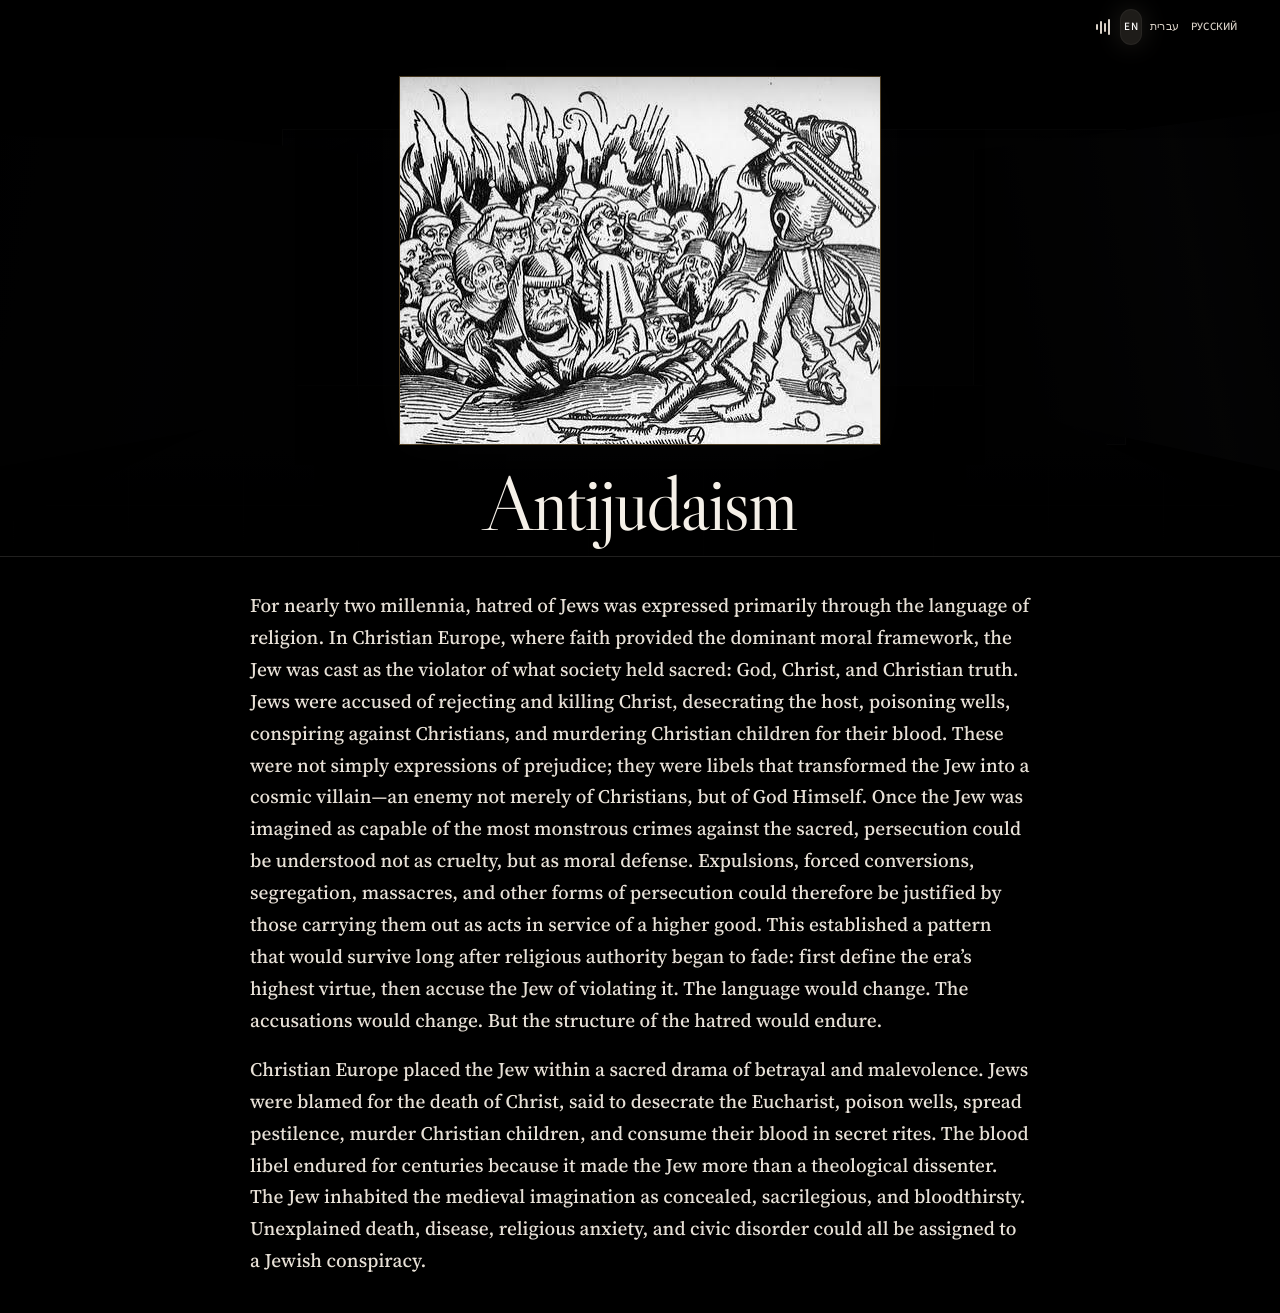
==== antijudaism.html @ 4fedabb1 "Keep era navigation only in bottom homepage pills Remove the three era links from the shared top hea" ====
<!doctype html><html lang="en" dir="ltr"><head><meta charset="utf-8"><meta name="viewport" content="width=device-width,initial-scale=1,viewport-fit=cover"><meta name="color-scheme" content="dark"><meta name="theme-color" content="#000000"><link rel="preconnect" href="https://fonts.googleapis.com"><link rel="preconnect" href="https://fonts.gstatic.com" crossorigin><link href="https://fonts.googleapis.com/css2?family=Libre+Caslon+Display&family=Source+Serif+4:opsz,wght@8..60,400;8..60,500;8..60,600&family=Source+Sans+3:opsz,wght@8..60,300;8..60,400;8..60,500;8..60,600;8..60,700&display=swap" rel="stylesheet"><link rel="stylesheet" href="public-exhibition.css?v=20261008v23"><link rel="stylesheet" href="site-hotfix-v17.css?v=20261008v23"><title>Antijudaism</title><link rel="stylesheet" href="site-finish-v30.css?v=20261008v31"></head><body data-page="antijudaism"><script src="public-exhibition.js?v=20261008v31"></script><script src="site-hotfix-v17.js?v=20261008v23"></script></body></html>
---- public-exhibition.css ----
:root{--bg:#000;--panel:#050506;--panel2:#09090a;--text:#f5f0e8;--muted:#b9b0a5;--line:rgba(245,240,232,.135);--line2:rgba(245,240,232,.075);--accent:#8c1f2d;--gold:#9a7b48;--serif:"Libre Caslon Display","Source Serif 4",Georgia,serif;--bodyserif:"Source Serif 4",Georgia,serif;--sans:"Source Sans 3",Arial,sans-serif;--walk:0;--mx:0;--my:0}*{box-sizing:border-box}html{background:#000;scroll-behavior:smooth}body{margin:0;background:#000;color:var(--text);font-family:var(--sans);-webkit-font-smoothing:antialiased;text-rendering:geometricPrecision}a{color:inherit}img{display:block;max-width:100%}.site-header{min-height:82px;display:grid;grid-template-columns:auto 1fr auto;align-items:center;gap:2rem;padding:.9rem clamp(1rem,3vw,3.8rem);border-bottom:1px solid rgba(255,255,255,.08);background:rgba(0,0,0,.94);backdrop-filter:blur(18px);position:sticky;top:0;z-index:50;box-shadow:0 18px 60px rgba(0,0,0,.38)}.brand{width:clamp(158px,14vw,220px);text-decoration:none;color:#f2f2ef;display:inline-flex;align-items:baseline;gap:.1rem;letter-spacing:-.035em;line-height:1}.text-brand{filter:none}.brand-stop{font:800 clamp(1.28rem,1.7vw,2rem)/1 var(--sans);color:#f2f2ef;transform:skew(-8deg);display:inline-block}.brand-anti{font:800 clamp(1.06rem,1.45vw,1.72rem)/1 var(--sans);color:#bdbdb8;margin-left:-.18rem;letter-spacing:-.045em;position:relative}.brand-anti:after{content:"";position:absolute;left:.02rem;right:0;bottom:-.26rem;height:2px;background:#bdbdb8;opacity:.78}.era-nav{display:flex;justify-content:center;gap:clamp(1.1rem,2.5vw,2.8rem)}.era-nav a{text-decoration:none;text-transform:uppercase;letter-spacing:.18em;font-size:.72rem;color:#d4d0c8;opacity:.88;transition:opacity .2s ease,color .2s ease}.era-nav a:hover,.era-nav a:focus-visible{color:#fff;opacity:1}.site-controls{display:flex;align-items:center;gap:1.05rem}.audio-toggle,.lang-controls button{border:0;background:none;color:#d4d0c8;font:700 .68rem/1 var(--sans);letter-spacing:.12em;padding:.42rem .26rem;cursor:pointer}.lang-controls{display:flex;gap:.45rem}.lang-controls button.active,.audio-toggle:hover,.lang-controls button:hover{color:#fff}.home-video{background:#000;border-bottom:1px solid var(--line)}.home-video video{display:block;width:100%;max-height:78vh;object-fit:cover}
.home-hero{min-height:calc(100vh - 82px);position:relative;overflow:hidden;background:#000;border-bottom:1px solid var(--line);isolation:isolate}.immersive-home{perspective:1100px}.immersive-home:before{content:"";position:absolute;inset:0;background:radial-gradient(circle at calc(70% + var(--mx)*10%) calc(33% + var(--my)*8%),rgba(255,255,255,.14),transparent 21%),radial-gradient(circle at 8% 72%,rgba(140,31,45,.19),transparent 31%),linear-gradient(180deg,#010101,#000 48%,#030303);z-index:0}.home-gallery-room{position:absolute;inset:0;z-index:1;transform-style:preserve-3d;transform:translateZ(calc(var(--walk)*110px)) rotateY(calc(var(--mx)*-3deg)) rotateX(calc(var(--my)*2deg));transition:transform .09s linear}.room-back,.room-left,.room-right,.room-floor,.room-ceiling{position:absolute;pointer-events:none}.room-back{left:28%;right:20%;top:9%;bottom:26%;background:linear-gradient(90deg,#050506,#111113 55%,#050506);border:1px solid rgba(255,255,255,.10);box-shadow:inset 0 0 120px rgba(255,255,255,.025),0 0 90px rgba(255,255,255,.035);transform:translateZ(-360px) scale(calc(1 + var(--walk)*.12))}.room-left{left:-9%;top:8%;width:39%;height:78%;background:linear-gradient(100deg,#020202,#09090a 55%,#030303);border-right:1px solid rgba(255,255,255,.08);clip-path:polygon(0 0,100% 14%,100% 78%,0 100%);transform:translateZ(-190px) rotateY(16deg)}.room-right{right:-7%;top:7%;width:35%;height:80%;background:linear-gradient(260deg,#020202,#121214 45%,#030303);border-left:1px solid rgba(255,255,255,.08);clip-path:polygon(0 14%,100% 0,100% 100%,0 78%);transform:translateZ(-210px) rotateY(-18deg)}.room-floor{left:-10%;right:-10%;bottom:-4%;height:42%;background:linear-gradient(180deg,#070708,#010101);clip-path:polygon(27% 0,73% 0,100% 100%,0 100%);border-top:1px solid rgba(255,255,255,.065);transform:rotateX(70deg) translateY(95px) translateZ(-190px);transform-origin:50% 0}.room-floor:before{content:"";position:absolute;inset:0;background:repeating-linear-gradient(90deg,rgba(255,255,255,.025) 0 1px,transparent 1px 130px),repeating-linear-gradient(0deg,rgba(255,255,255,.023) 0 1px,transparent 1px 76px);opacity:.65}.room-ceiling{left:-10%;right:-10%;top:0;height:29%;background:linear-gradient(180deg,#050506,#020202);clip-path:polygon(0 0,100% 0,73% 100%,27% 100%);border-bottom:1px solid rgba(255,255,255,.065);transform:rotateX(-68deg) translateY(-75px) translateZ(-160px);transform-origin:50% 100%}.walk-frame{position:absolute;z-index:3;text-decoration:none;background:#000;border:1px solid rgba(154,123,72,.9);box-shadow:0 0 0 12px rgba(0,0,0,.72),0 34px 120px rgba(0,0,0,.9),0 0 80px rgba(255,255,255,.065);overflow:hidden;transform-style:preserve-3d;transition:transform .45s ease,box-shadow .45s ease,filter .45s ease}.walk-frame:before{content:"";position:absolute;inset:-28%;background:radial-gradient(circle at 50% 25%,rgba(255,255,255,.18),transparent 36%);opacity:.9;z-index:2;pointer-events:none;mix-blend-mode:screen}.walk-frame img{width:100%;height:100%;object-fit:contain;background:#000;filter:contrast(1.07) brightness(.82) grayscale(.05);transform:scale(1.05);transition:transform 7s ease,filter 7s ease}.walk-frame span{position:absolute;left:1rem;bottom:.8rem;z-index:4;text-transform:uppercase;letter-spacing:.16em;font:700 .68rem/1 var(--sans);color:#f2eee7;text-shadow:0 2px 16px #000}.walk-frame:hover{transform:translateZ(120px) scale(1.04)!important;box-shadow:0 0 0 12px rgba(0,0,0,.72),0 44px 150px rgba(0,0,0,.95),0 0 110px rgba(255,255,255,.13)}.walk-frame:hover img{transform:scale(1.1);filter:contrast(1.12) brightness(.94)}.walk-frame-a{width:19vw;height:26vh;left:47%;top:27%;transform:translateZ(-40px) rotateY(0deg) translateX(calc(var(--mx)*-10px))}.walk-frame-b{width:15vw;height:21vh;right:10%;top:29%;transform:translateZ(-180px) rotateY(-15deg) translateX(calc(var(--mx)*-20px));filter:brightness(.82)}.walk-frame-c{width:14vw;height:20vh;left:28%;top:33%;transform:translateZ(-240px) rotateY(14deg) translateX(calc(var(--mx)*-28px));filter:brightness(.78)}.home-hero-copy{position:relative;z-index:5;width:min(720px,52vw);padding:clamp(6rem,10vw,9rem) 0 0 clamp(1.15rem,6vw,7rem);pointer-events:none}.kicker{margin-bottom:1.35rem;text-transform:uppercase;letter-spacing:.22em;font-size:.84rem;color:#c1b8ad}.home-hero h1,.era-hero h1,.section-inner h2{font-family:var(--serif);font-weight:400;letter-spacing:-.028em}.home-hero h1{max-width:12ch;margin:0;font-size:clamp(4.4rem,8.6vw,10rem);line-height:.86;text-shadow:0 18px 60px rgba(0,0,0,.88)}.hero-line{max-width:760px;margin:2.3rem 0 0;color:#e2ddd5;font:400 clamp(1.18rem,1.65vw,1.55rem)/1.58 var(--bodyserif);text-shadow:0 10px 40px rgba(0,0,0,.8)}
.home-body,.era-intro,.streams,.libel-intro,.libel-section,.genealogy{padding:clamp(5rem,8.5vw,8.8rem) clamp(1rem,5vw,5.8rem);border-bottom:1px solid var(--line2)}.home-body{background:#050505}.prose{max-width:1040px;margin:0 auto}.prose p,.libel-copy p,.timeline-entry p,.section-lead,.genealogy-intro p{font-family:var(--bodyserif);font-size:clamp(1.22rem,1.48vw,1.46rem);line-height:1.76;color:#ded8d0;margin:0 0 1.72rem}.home-body .prose p:first-child,.era-intro .prose p:first-child{font-size:clamp(1.55rem,2.25vw,2.15rem);line-height:1.48;color:#fff;margin-bottom:2.2rem}.home-actions{display:flex;flex-wrap:wrap;align-items:center;gap:1.1rem 1.5rem;margin-top:3.4rem}.cta{display:inline-flex;align-items:center;min-height:52px;padding:.8rem 1.15rem;border:1px solid #e7e0d9;text-decoration:none;text-transform:uppercase;letter-spacing:.09em;font-size:.78rem;font-weight:700;transition:background .2s ease,color .2s ease}.cta:hover{background:#e7e0d9;color:#090a0c}.email{font-size:.82rem;letter-spacing:.08em;color:#c0bab2;text-underline-offset:5px}.home-era-pills{padding:clamp(4rem,7vw,7rem) clamp(1rem,5vw,5.8rem);background:#000;border-bottom:1px solid var(--line2)}.home-pill-grid{display:grid;grid-template-columns:repeat(3,minmax(0,1fr));gap:clamp(1rem,2vw,2rem);width:min(100%,1240px);margin:0 auto}.home-pill{position:relative;min-height:340px;background:#050505;border:1px solid rgba(255,255,255,.13);text-decoration:none;overflow:hidden;box-shadow:0 32px 110px rgba(0,0,0,.55);transform:translateY(18px);transition:transform .45s ease,border-color .45s ease,box-shadow .45s ease}.home-pill.visible{transform:none}.pill-img{display:block;position:absolute;inset:0}.pill-img img{width:100%;height:100%;object-fit:contain;background:#000;filter:contrast(1.05) brightness(.7);transform:scale(1.03);transition:transform 6s ease,filter 6s ease}.home-pill:before{content:"";position:absolute;inset:0;background:linear-gradient(180deg,rgba(0,0,0,.12),rgba(0,0,0,.78));z-index:2}.home-pill>span:last-child{position:absolute;left:1.15rem;bottom:1.05rem;z-index:3;font:400 clamp(2rem,3.2vw,3.5rem)/.9 var(--serif);color:#f5f0e8;text-shadow:0 14px 50px #000}.home-pill:hover{transform:translateY(-10px);border-color:rgba(154,123,72,.9);box-shadow:0 42px 140px rgba(0,0,0,.72),0 0 60px rgba(255,255,255,.06)}.home-pill:hover img{transform:scale(1.09);filter:contrast(1.12) brightness(.88)}
.era-hero{position:relative;background:#000;border-bottom:1px solid var(--line);overflow:hidden;isolation:isolate;min-height:calc(92vh - 82px);perspective:1100px}.era-stage{position:absolute;inset:0;display:grid;grid-template-columns:minmax(320px,.9fr) minmax(420px,1.1fr);align-items:center;gap:clamp(1rem,4vw,5rem);padding:clamp(4.2rem,6vw,7rem) clamp(1.1rem,5vw,6rem);transform-style:preserve-3d;transform:rotateY(calc(var(--mx)*-2deg)) rotateX(calc(var(--my)*1.5deg));transition:transform .1s linear}.era-room{position:absolute;inset:0;z-index:0;pointer-events:none}.era-back-wall,.era-left-wall,.era-right-wall,.era-floor{position:absolute}.era-back-wall{left:22%;right:12%;top:15%;bottom:22%;background:linear-gradient(90deg,#050506,#111113 55%,#050506);border:1px solid rgba(255,255,255,.09);box-shadow:inset 0 0 120px rgba(255,255,255,.025)}.era-left-wall{left:-8%;top:10%;width:36%;height:76%;background:linear-gradient(100deg,#020202,#080809 58%,#030303);clip-path:polygon(0 0,100% 13%,100% 78%,0 100%);border-right:1px solid rgba(255,255,255,.065)}.era-right-wall{right:-7%;top:9%;width:31%;height:78%;background:linear-gradient(260deg,#020202,#121214 44%,#030303);clip-path:polygon(0 13%,100% 0,100% 100%,0 78%);border-left:1px solid rgba(255,255,255,.065)}.era-floor{left:-8%;right:-8%;bottom:-4%;height:38%;background:linear-gradient(180deg,#070708,#010101);clip-path:polygon(27% 0,73% 0,100% 100%,0 100%);border-top:1px solid rgba(255,255,255,.06)}.era-floor:before{content:"";position:absolute;inset:0;background:repeating-linear-gradient(90deg,rgba(255,255,255,.022) 0 1px,transparent 1px 115px),repeating-linear-gradient(0deg,rgba(255,255,255,.02) 0 1px,transparent 1px 70px);opacity:.6}.era-hero:before{content:"";position:absolute;inset:0;background:radial-gradient(circle at calc(68% + var(--mx)*8%) calc(36% + var(--my)*6%),rgba(255,255,255,.14),transparent 23%),radial-gradient(circle at 15% 75%,rgba(140,31,45,.17),transparent 36%),linear-gradient(180deg,#010101,#000 60%,#030303);z-index:0}.era-hero-title{position:relative;z-index:3;grid-column:1;align-self:center;max-width:720px}.era-hero h1{margin:0;font-size:clamp(4.5rem,8.2vw,9rem);line-height:.86;text-shadow:0 18px 70px rgba(0,0,0,.94)}.era-frame{position:relative;z-index:3;grid-column:2;align-self:center;margin:0;width:min(100%,760px);height:min(66vh,680px);display:flex;align-items:center;justify-content:center;border:1px solid rgba(154,123,72,.92);background:#000;box-shadow:0 0 0 14px rgba(0,0,0,.74),0 38px 140px rgba(0,0,0,.9),0 0 100px rgba(255,255,255,.07);overflow:hidden;animation:frameBreath 18s ease-in-out infinite alternate}.era-frame:before{content:"";position:absolute;inset:-20%;background:radial-gradient(circle at 50% 22%,rgba(255,255,255,.18),transparent 38%);z-index:2;mix-blend-mode:screen;pointer-events:none}.era-frame-inner{width:100%;height:100%;display:flex;align-items:center;justify-content:center;background:#000;overflow:hidden}.era-frame img{max-width:100%;max-height:100%;width:100%;height:100%;object-fit:contain;filter:contrast(1.08) brightness(.82);transform:scale(1.02);animation:artDrift 24s ease-in-out infinite alternate}.era-hero.no-image{min-height:38vh;background:#030303}.era-hero.no-image .era-stage{display:block;position:relative}.era-hero.no-image .era-room{display:none}@keyframes artDrift{0%{transform:scale(1.02) translate3d(0,0,0);filter:contrast(1.06) brightness(.8)}50%{transform:scale(1.045) translate3d(-.55%,.35%,0);filter:contrast(1.12) brightness(.92)}100%{transform:scale(1.03) translate3d(.45%,-.3%,0);filter:contrast(1.09) brightness(.86)}}@keyframes frameBreath{0%{box-shadow:0 0 0 14px rgba(0,0,0,.74),0 38px 140px rgba(0,0,0,.9),0 0 75px rgba(255,255,255,.045)}100%{box-shadow:0 0 0 14px rgba(0,0,0,.74),0 44px 160px rgba(0,0,0,.94),0 0 115px rgba(255,255,255,.09)}}
.era-intro{background:#050505}.era-intro .prose{max-width:1040px}.section-inner{width:min(100%,1220px);margin:0 auto}.section-inner h2{font-size:clamp(3rem,5.2vw,5.6rem);line-height:.94;margin:0 0 2.2rem}.section-lead{max-width:980px;font-size:clamp(1.36rem,1.9vw,1.72rem);line-height:1.58;color:#f1ece6}.streams{background:#020202}.stream-grid{display:grid;grid-template-columns:repeat(3,minmax(0,1fr));gap:1px;background:var(--line);border:1px solid var(--line);margin-top:3.2rem}.stream-grid p{margin:0;padding:clamp(1.6rem,2.5vw,2.6rem);background:#070708;font-family:var(--bodyserif);font-size:1.22rem;line-height:1.7;color:#d8d2cb}.libel-intro{background:#070707}.libel-section{background:#040404}.libel-section:nth-of-type(even){background:#070707}.libel-copy{max-width:1000px}.artifact-grid{display:grid;grid-template-columns:repeat(4,minmax(0,1fr));gap:clamp(1rem,1.8vw,1.7rem);margin:3.8rem auto 0;width:min(100%,1220px)}.artifact{margin:0}.artifact-frame{background:#020202;border:1px solid rgba(255,255,255,.11);min-height:260px;display:flex;align-items:center;justify-content:center;overflow:hidden;box-shadow:0 20px 70px rgba(0,0,0,.58)}.artifact-frame img{width:100%;height:100%;max-height:540px;object-fit:contain;transition:transform 14s ease,filter 14s ease;filter:contrast(1.06) brightness(.9)}.artifact-frame:hover img{transform:scale(1.035);filter:contrast(1.1) brightness(.98)}.artifact figcaption{font:700 .72rem/1.4 var(--sans);letter-spacing:.09em;color:#b8b1a8;margin-top:.75rem}.genealogy{background:#020202}.genealogy-intro{max-width:980px;margin-bottom:4.2rem}.timeline{position:relative;padding-inline-start:clamp(1.3rem,4vw,4rem)}.timeline:before{content:"";position:absolute;inset-inline-start:0;top:.35rem;bottom:0;width:1px;background:linear-gradient(to bottom,rgba(140,31,45,.9),rgba(255,255,255,.08))}.timeline-entry{position:relative;max-width:1000px;margin:0 0 clamp(3.9rem,6vw,6.3rem)}.timeline-entry:before{content:"";position:absolute;inset-inline-start:calc(-1 * clamp(1.3rem,4vw,4rem) - 3px);top:.58rem;width:7px;height:7px;border-radius:50%;background:var(--accent);box-shadow:0 0 0 5px var(--bg)}.timeline-entry h3{margin:0 0 1.1rem;font:400 clamp(1.9rem,3.1vw,3.3rem)/1.04 var(--serif);color:#fff}.artifact,.stream-grid p,.timeline-entry,.libel-copy p,.prose p,.home-pill{opacity:0;transform:translateY(14px);transition:opacity .58s ease,transform .58s ease}.walk-frame,.era-frame{opacity:0;transition:opacity .7s ease,box-shadow .45s ease,filter .45s ease}.visible{opacity:1!important}.artifact.visible,.stream-grid p.visible,.timeline-entry.visible,.libel-copy p.visible,.prose p.visible,.home-pill.visible{transform:none!important}
[dir=rtl] .prose,[dir=rtl] .libel-copy,[dir=rtl] .section-lead,[dir=rtl] .genealogy-intro,[dir=rtl] .timeline-entry{text-align:right}[dir=rtl] .site-header{grid-template-columns:auto 1fr auto}[dir=rtl] .era-nav{direction:rtl}[dir=rtl] .site-controls{direction:ltr}[dir=rtl] .home-hero-copy,[dir=rtl] .era-hero-title{text-align:right;margin-left:auto}[dir=rtl] .artifact figcaption{text-align:right}@media(max-width:1080px){.site-header{grid-template-columns:auto 1fr}.site-controls{grid-column:1/-1;justify-content:flex-end;border-top:1px solid var(--line2);padding-top:.55rem}.era-nav{justify-content:flex-end}.home-hero-copy{width:min(90vw,720px)}.walk-frame-a{width:26vw}.walk-frame-b,.walk-frame-c{display:none}.home-pill-grid,.stream-grid{grid-template-columns:1fr}.artifact-grid{grid-template-columns:repeat(2,minmax(0,1fr))}.era-stage{grid-template-columns:1fr;align-items:end}.era-hero-title{grid-column:1;align-self:start}.era-frame{grid-column:1;align-self:end;width:100%;height:50vh;opacity:.9}.era-hero h1{font-size:clamp(4.2rem,13vw,7rem)}}@media(max-width:640px){.site-header{display:block;padding:.82rem 1rem}.brand{width:130px}.brand img{height:44px}.era-nav{justify-content:flex-start;gap:.85rem;margin-top:.78rem;flex-wrap:wrap}.era-nav a{font-size:.64rem;letter-spacing:.1em}.site-controls{justify-content:flex-start;margin-top:.68rem}.home-hero{min-height:86vh}.home-hero-copy{padding:5.2rem 1rem 0;width:100%}.home-hero h1{font-size:clamp(3.5rem,15vw,5.8rem)}.hero-line{font-size:1.15rem}.home-gallery-room{opacity:.82}.walk-frame-a{width:58vw;height:28vh;left:38%;top:48%}.home-body,.era-intro,.streams,.libel-intro,.libel-section,.genealogy,.home-era-pills{padding-left:1rem;padding-right:1rem}.home-pill{min-height:280px}.home-pill-grid,.artifact-grid{grid-template-columns:1fr}.era-hero{min-height:86vh}.era-stage{padding:4.6rem 1rem 3rem}.era-frame{height:44vh}.era-hero h1{font-size:clamp(3.7rem,16vw,6rem)}.artifact-frame{min-height:0}.timeline{padding-inline-start:1.2rem}.timeline-entry:before{inset-inline-start:-1.42rem}.prose p,.libel-copy p,.timeline-entry p,.section-lead,.genealogy-intro p{font-size:1.17rem;line-height:1.74}}@media(prefers-reduced-motion:reduce){html{scroll-behavior:auto}.artifact,.stream-grid p,.timeline-entry,.libel-copy p,.prose p,.home-pill,.walk-frame,.era-frame{opacity:1;transition:none}.artifact,.stream-grid p,.timeline-entry,.libel-copy p,.prose p,.home-pill{transform:none!important}.era-frame,.era-frame img,.walk-frame img{animation:none}.artifact-frame:hover img,.home-pill:hover img,.walk-frame:hover img{transform:none}}

/* v12 readability and logo corrections */
.brand img{display:none!important}
.text-brand{filter:none!important}
.prose p,
.libel-copy p,
.timeline-entry p,
.genealogy-intro p{
  font-family:var(--bodyserif);
  font-weight:500;
  font-size:clamp(1.34rem,1.62vw,1.62rem);
  line-height:1.72;
  color:#e6dfd5;
  letter-spacing:.002em;
}
.home-body .prose p:first-child,
.era-intro .prose p:first-child{
  font-family:var(--bodyserif);
  font-weight:500;
  font-size:clamp(1.34rem,1.62vw,1.62rem);
  line-height:1.72;
  color:#e6dfd5;
  margin-bottom:1.72rem;
}
.section-lead{
  font-family:var(--bodyserif);
  font-weight:500;
  font-size:clamp(1.42rem,1.85vw,1.74rem);
  line-height:1.62;
  color:#f0e9df;
}
.hero-line{
  font-weight:500;
  font-size:clamp(1.28rem,1.82vw,1.68rem);
  line-height:1.62;
}
.stream-grid p{
  font-family:var(--bodyserif);
  font-weight:500;
  font-size:clamp(1.26rem,1.45vw,1.46rem);
  line-height:1.68;
}
.timeline-entry h3{
  font-weight:400;
}
.home-video[hidden]{
  display:none!important;
}
@media(max-width:640px){
  .brand{width:auto}
  .brand-stop{font-size:1.25rem}
  .brand-anti{font-size:1.05rem}
  .prose p,
  .libel-copy p,
  .timeline-entry p,
  .genealogy-intro p,
  .home-body .prose p:first-child,
  .era-intro .prose p:first-child{
    font-size:1.22rem;
    line-height:1.72;
  }
}
---- site-hotfix-v17.css ----
/* v17 production hotfix: mobile, nav, video, controls, spacing, hero balance */
html,body{background:#000!important}
body[data-page="home"] .era-nav{display:none!important}
body[data-page="home"] .site-header{grid-template-columns:auto 1fr!important}
body[data-page="home"] .site-controls{justify-self:end!important}
.home-video[hidden]{display:none!important}.home-video{background:#000;border-bottom:1px solid rgba(245,240,232,.135)}.home-video video{display:block;width:100%;height:min(78vh,780px);object-fit:cover;background:#000}
.site-controls{display:flex!important;align-items:center!important;justify-content:flex-end!important;gap:.6rem!important}.lang-controls{display:flex!important;align-items:center!important;gap:.45rem!important}.audio-toggle,.lang-controls button{min-height:34px!important;border:1px solid rgba(255,255,255,.16)!important;border-radius:999px!important;background:rgba(255,255,255,.035)!important;color:#d9d1c7!important;padding:.58rem .82rem!important;font:700 .72rem/1 var(--sans)!important;letter-spacing:.12em!important;text-transform:uppercase!important;cursor:pointer!important;box-shadow:0 12px 34px rgba(0,0,0,.28)!important;transition:transform .18s ease,border-color .18s ease,background .18s ease,color .18s ease,box-shadow .18s ease,text-shadow .18s ease!important}.audio-toggle:hover,.lang-controls button:hover,.audio-toggle:focus-visible,.lang-controls button:focus-visible{transform:translateY(-2px)!important;color:#fff!important;border-color:rgba(232,218,190,.66)!important;background:rgba(232,218,190,.09)!important;box-shadow:0 18px 46px rgba(0,0,0,.46),0 0 24px rgba(232,218,190,.12)!important;text-shadow:0 0 18px rgba(255,255,255,.38)!important;outline:none!important}.audio-toggle:active,.lang-controls button:active{transform:translateY(0)!important}.lang-controls button.active{color:#fff!important;border-color:rgba(232,218,190,.78)!important;background:rgba(232,218,190,.13)!important;box-shadow:inset 0 0 0 1px rgba(255,255,255,.045),0 0 26px rgba(232,218,190,.14)!important}
.home-body,.era-intro,.streams,.libel-intro,.libel-section,.genealogy{padding-top:clamp(3.1rem,5.4vw,5.4rem)!important;padding-bottom:clamp(3.5rem,5.8vw,5.8rem)!important}.era-intro{margin-top:0!important}.prose{max-width:980px!important}.prose p,.libel-copy p,.timeline-entry p,.genealogy-intro p,.home-body .prose p:first-child,.era-intro .prose p:first-child{font-family:var(--bodyserif)!important;font-weight:500!important;font-size:clamp(1.28rem,1.44vw,1.48rem)!important;line-height:1.72!important;margin:0 0 1.38rem!important;color:#e7e0d6!important}.section-lead{font-size:clamp(1.34rem,1.65vw,1.62rem)!important;line-height:1.62!important}
.home-hero{min-height:calc(100vh - 76px)!important;padding:clamp(3.8rem,6vw,6rem) clamp(1.15rem,5vw,6rem) clamp(3.5rem,5vw,5.5rem)!important;align-items:center!important}.home-hero-copy{max-width:1120px!important}.home-hero h1{font-size:clamp(4.2rem,6.8vw,7.7rem)!important;line-height:.9!important;max-width:12.5ch!important}.hero-line{max-width:760px!important;margin-top:1.65rem!important;font-size:clamp(1.24rem,1.55vw,1.52rem)!important;line-height:1.58!important}
.era-hero{min-height:calc(100vh - 76px)!important;display:grid!important;grid-template-columns:minmax(340px,.84fr) minmax(460px,1.16fr)!important;align-items:center!important;column-gap:clamp(2rem,4.5vw,6rem)!important;padding:clamp(3rem,5vw,5rem) clamp(1.15rem,5vw,6rem)!important;background:#000!important;overflow:hidden!important}.era-stage{position:relative!important;inset:auto!important;display:contents!important}.era-hero-title{grid-column:1!important;grid-row:1!important;position:relative!important;z-index:4!important;align-self:center!important;padding:0!important;max-width:620px!important}.era-hero h1{font-size:clamp(4.6rem,7.5vw,8.1rem)!important;line-height:.88!important;margin:0!important}.era-frame{grid-column:2!important;grid-row:1!important;position:relative!important;width:min(100%,760px)!important;height:min(64vh,680px)!important;max-height:64vh!important;align-self:center!important;margin:0 auto!important}.era-frame img{object-fit:contain!important}.era-hero.no-image{min-height:38vh!important}
@media(max-width:760px){body[data-page="home"] .era-nav{display:none!important}.site-header{position:relative!important;min-height:auto!important;padding:1.05rem 1rem .95rem!important;display:block!important;background:#000!important}.brand{width:auto!important;display:inline-flex!important;margin-bottom:1.05rem!important}.brand-stop{font-size:1.45rem!important}.brand-anti{font-size:1.22rem!important}.site-controls{justify-content:flex-start!important;align-items:center!important;flex-wrap:wrap!important;gap:.6rem!important;border-top:1px solid rgba(255,255,255,.11)!important;padding-top:.9rem!important;margin-top:.9rem!important}.lang-controls{flex-wrap:wrap!important;gap:.55rem!important}.audio-toggle,.lang-controls button{min-height:36px!important;padding:.62rem .84rem!important;font-size:.76rem!important;letter-spacing:.115em!important}.home-gallery-room,.walk-frame,.room-back,.room-left,.room-right,.room-floor,.room-ceiling{display:none!important}.home-hero{min-height:auto!important;display:block!important;padding:3.2rem 1rem 2.8rem!important;overflow:hidden!important;background:radial-gradient(circle at 72% 24%,rgba(255,255,255,.08),transparent 26%),radial-gradient(circle at 10% 76%,rgba(120,25,38,.16),transparent 34%),linear-gradient(180deg,#000,#020202 62%,#000)!important;border-bottom:1px solid rgba(255,255,255,.09)!important}.home-hero:after{display:none!important}.home-hero-copy{position:relative!important;z-index:5!important;max-width:100%!important;width:100%!important;padding:0!important}.kicker{font-size:.82rem!important;letter-spacing:.24em!important;line-height:1.35!important;margin-bottom:1.15rem!important}.home-hero h1{font-size:clamp(2.82rem,13.4vw,4.55rem)!important;line-height:.92!important;letter-spacing:-.035em!important;max-width:100%!important;margin:0!important}.hero-line{position:relative!important;z-index:5!important;max-width:100%!important;margin-top:1.35rem!important;font-size:1.1rem!important;line-height:1.52!important;color:#e9e1d8!important;text-shadow:none!important}.home-era-pills{display:block!important;padding:1.5rem 1rem 3rem!important;background:#000!important}.home-pill-grid{display:grid!important;grid-template-columns:1fr!important;gap:1rem!important}.home-pill{min-height:210px!important;transform:none!important}.pill-img img{object-fit:contain!important;transform:none!important}.home-pill>span:last-child{font-size:2.25rem!important;line-height:.92!important;left:1rem!important;bottom:.9rem!important}.home-body,.era-intro,.streams,.libel-intro,.libel-section,.genealogy{padding-top:2.55rem!important;padding-bottom:3.15rem!important}.prose p,.libel-copy p,.timeline-entry p,.genealogy-intro p,.home-body .prose p:first-child,.era-intro .prose p:first-child{font-size:1.18rem!important;line-height:1.7!important}.era-hero{min-height:auto!important;display:flex!important;flex-direction:column!important;align-items:flex-start!important;padding:2.6rem 1.15rem 3rem!important;gap:2rem!important}.era-hero-title{width:100%!important;max-width:100%!important}.era-hero h1{font-size:clamp(3.6rem,13vw,6.4rem)!important}.era-frame{width:100%!important;height:auto!important;max-height:58vh!important;align-self:center!important}.era-frame img{width:100%!important;height:auto!important;max-height:58vh!important}}
/* v18: hero separation, gallery sizing, consistent column, mobile film */
@media(min-width:761px){
.home-hero{display:flex!important;align-items:center!important}
.home-hero-copy{width:min(43vw,640px)!important;max-width:none!important;padding:0 0 0 clamp(1.5rem,6vw,7rem)!important}
.home-hero h1{font-size:clamp(3.4rem,5.1vw,6.2rem)!important;line-height:.92!important;max-width:none!important}
.hero-line{max-width:34ch!important}
.home-gallery-room{inset:0 0 0 49%!important}
.walk-frame-a,.walk-frame-b,.walk-frame-c{display:block!important}
.room-back{left:14%!important;right:10%!important}
.room-left{left:-6%!important;width:30%!important}
.room-right{right:-6%!important;width:28%!important}
.walk-frame-a{width:min(12vw,190px)!important;height:22vh!important;left:5%!important;right:auto!important;top:33%!important;transform:translateZ(-70px) rotateY(12deg) translateX(calc(var(--mx)*-28px))!important;filter:brightness(.86)!important}
.walk-frame-b{width:min(18vw,300px)!important;height:31vh!important;left:33%!important;right:auto!important;top:26%!important;transform:translateZ(-30px) translateX(calc(var(--mx)*-10px))!important;filter:none!important}
.walk-frame-c{width:min(12vw,190px)!important;height:22vh!important;right:0%!important;left:auto!important;top:33%!important;transform:translateZ(-70px) rotateY(-12deg) translateX(calc(var(--mx)*-20px))!important;filter:brightness(.86)!important}
}
.artifact-grid{display:flex!important;flex-wrap:wrap!important;justify-content:center!important;gap:clamp(1.2rem,2vw,2rem)!important;width:min(100%,1220px)!important}
.artifact{flex:1 1 300px!important;max-width:460px!important}
.artifact-grid>.artifact:only-child{max-width:640px!important}
.artifact-frame{min-height:0!important;aspect-ratio:4/5;padding:clamp(.6rem,1.2vw,1rem)!important}
.artifact-frame img{width:100%!important;height:100%!important;max-height:none!important;object-fit:contain!important}
.libel-section .section-inner,.libel-intro .section-inner{width:min(100%,1000px)!important}
.libel-copy{max-width:none!important}
.era-intro .artifact-grid{margin-top:3rem!important}
@media(max-width:760px){
.home-video video{height:auto!important;aspect-ratio:16/10!important;max-height:62vh!important}
.artifact,.artifact-grid>.artifact:only-child{max-width:100%!important;flex-basis:100%!important}
.artifact-frame{aspect-ratio:auto!important}
.artifact-frame img{height:auto!important;max-height:72vh!important}
}

@media(min-width:1000px){
.site-header{display:grid!important;grid-template-columns:auto 1fr auto!important}
body[data-page="home"] .site-header{grid-template-columns:auto 1fr!important}
.era-nav{margin-top:0!important;justify-content:center!important}
.site-controls{grid-column:auto!important;border-top:0!important;padding-top:0!important;margin-top:0!important}
}
.audio-toggle,.lang-controls button{white-space:nowrap!important}
.libel-links{display:flex;flex-wrap:wrap;gap:1rem;margin-top:2.6rem}
.libel-links a{display:inline-flex;align-items:center;min-height:52px;padding:.9rem 1.5rem;border:1px solid rgba(255,255,255,.18);border-radius:999px;background:rgba(255,255,255,.035);color:#f5f0e8;text-decoration:none;font:400 clamp(1.25rem,1.6vw,1.6rem)/1 var(--serif);transition:transform .18s ease,border-color .18s ease,background .18s ease,box-shadow .18s ease}
.libel-links a:hover,.libel-links a:focus-visible{transform:translateY(-2px);border-color:rgba(232,218,190,.66);background:rgba(232,218,190,.09);box-shadow:0 18px 46px rgba(0,0,0,.46),0 0 24px rgba(232,218,190,.12);outline:none}
@media(max-width:760px){.libel-links{flex-direction:column}.libel-links a{justify-content:center}}

/* v24: text-only era pills, narrow reading column, tight spacing */
.home-era-pills{padding:clamp(2.4rem,4vw,3.6rem) 1.15rem clamp(3rem,5vw,4.4rem)!important;background:#000!important;border:0!important}
.era-pill-links{display:flex!important;flex-wrap:wrap;justify-content:center;gap:1.3rem;margin:0 auto!important;max-width:60rem}
.era-pill-links a{display:inline-flex;align-items:center;justify-content:center;min-width:15.5rem;min-height:4.1rem;padding:.7rem 2.4rem;border:1px solid rgba(255,255,255,.34)!important;border-radius:999px!important;background:#0b0b0b!important;color:#f5f0e8!important;text-decoration:none;font:400 clamp(1.9rem,2.5vw,2.45rem)/1 var(--serif)!important;letter-spacing:-.01em;box-shadow:none;transition:transform .2s ease,border-color .2s ease,background .2s ease,box-shadow .2s ease}
.era-pill-links a:hover,.era-pill-links a:focus-visible{transform:translateY(-2px);border-color:rgba(232,218,190,.75)!important;background:#141412!important;box-shadow:0 0 28px rgba(232,218,190,.12);outline:none}
.libel-intro .era-pill-links{justify-content:flex-start;margin-top:1.8rem!important}
.prose,.libel-copy,.genealogy-intro,.section-lead,.timeline-entry{max-width:44rem!important}
.prose{margin-left:auto!important;margin-right:auto!important}
.streams .section-inner,.libel-intro .section-inner,.libel-section .section-inner,.genealogy .section-inner{width:min(100%,44rem)!important;margin:0 auto!important}
.stream-grid{grid-template-columns:1fr!important;margin-top:1.6rem!important}
.home-body,.era-intro,.streams,.libel-intro,.libel-section,.genealogy{padding-top:clamp(2.2rem,3.6vw,3.4rem)!important;padding-bottom:clamp(2.2rem,3.6vw,3.4rem)!important}
.section-inner h2{margin:0 0 1rem!important}
.genealogy-intro{margin-bottom:1.8rem!important}
.timeline-entry{margin-bottom:2.4rem!important}
.timeline-entry h3{margin-bottom:.6rem!important}
.prose p,.libel-copy p,.timeline-entry p,.genealogy-intro p,.section-lead,.home-body .prose p:first-child,.era-intro .prose p:first-child{margin:0 0 1.1rem!important;font-size:clamp(1.2rem,1.3vw,1.36rem)!important;line-height:1.66!important}
.home-actions{margin-top:1.8rem!important}
.era-intro .artifact-grid{margin-top:1.8rem!important}
@media(max-width:760px){.era-pill-links{flex-direction:column;align-items:stretch}.era-pill-links a{min-width:0;width:100%}.libel-intro .era-pill-links{justify-content:center}}
---- site-finish-v30.css ----
/* Three Eras: artwork first, titles below, original sources untouched. */
:root { --finish-column:780px; }
html,body { background:#000!important; }
.brand,.text-brand,.site-logo,.stopaz-brand { display:none!important; }
.site-header,body[data-page="home"] .site-header,[dir="rtl"] .site-header {
  position:relative!important;
  display:grid!important;
  grid-template-columns:minmax(0,1fr) auto!important;
  align-items:center!important;
  min-height:54px!important;
  padding:.5rem clamp(1rem,3vw,2.5rem)!important;
  gap:.6rem!important;
  background:#000!important;
  border:0!important;
}
.era-nav { display:none!important; }
.site-header .site-controls,[dir="rtl"] .site-header .site-controls {
  grid-column:2!important;grid-row:1!important;justify-self:end!important;
  margin:0!important;padding:0!important;border:0!important;gap:2px!important;
  flex-wrap:nowrap!important;
}
.lang-controls { gap:.25rem!important;flex-wrap:nowrap!important; }
.audio-toggle,.lang-controls button {
  border:0!important;background:none!important;box-shadow:none!important;
  min-height:36px!important;padding:.4rem .25rem!important;
  font:500 .7rem/1.1 var(--sans,"Source Sans 3",sans-serif)!important;
  letter-spacing:.02em!important;text-shadow:none!important;
}
.audio-toggle { display:grid!important;place-items:center;width:30px!important;min-width:30px!important;padding:0!important; }
.sound-wave { display:flex;align-items:center;justify-content:center;gap:2px;width:20px;height:18px; }
.sound-wave i { display:block;width:2px;background:currentColor;border-radius:2px; }
.sound-wave i:nth-child(1) { height:6px; }.sound-wave i:nth-child(2) { height:13px; }
.sound-wave i:nth-child(3) { height:9px; }.sound-wave i:nth-child(4) { height:16px; }
.audio-toggle[aria-pressed="true"] { color:#fff!important; }
.home-gallery-room { display:block!important;inset:0!important;opacity:.28!important;pointer-events:none;overflow:hidden!important; }
.home-gallery-room .walk-frame { display:none!important; }
.home-gallery-room :is(.room-ceiling,.room-back,.room-left,.room-right,.room-floor) { display:block!important; }
.home-hero,body[data-page="home"] .home-hero {
  display:block!important;min-height:0!important;position:relative!important;isolation:isolate;
  padding:1.6rem 1.2rem 1rem!important;overflow:visible!important;background:#000!important;
}
.home-hero-copy { width:min(100%,var(--finish-column))!important;max-width:none!important;margin-inline:auto!important;padding:0!important;position:relative!important;z-index:2; }
.home-hero h1 { font-size:clamp(3.2rem,5.4vw,5.6rem)!important;line-height:.98!important;max-width:none!important;text-shadow:none!important; }
.hero-line { max-width:100%!important;margin-top:1.1rem!important; }
.home-hero::before,.home-hero::after { display:none!important; }
.era-hero,.era-hero.has-image,.era-hero.no-image {
  display:flex!important;flex-direction:column!important;align-items:center!important;
  min-height:0!important;padding:1.35rem 1.2rem .7rem!important;gap:1.2rem!important;
  overflow:visible!important;background:#000!important;position:relative!important;isolation:isolate;
}
.era-stage { display:contents!important; }
.era-room { display:block!important;position:absolute!important;inset:0!important;overflow:hidden!important;opacity:.22;pointer-events:none; }
.era-hero::before { display:none!important; }
.era-hero-title { order:2!important;width:min(100%,var(--finish-column))!important;max-width:none!important;align-self:auto!important;margin:0 auto!important;padding:0!important;text-align:center!important; }
.era-hero h1 { font-size:clamp(3.1rem,6vw,5.5rem)!important;line-height:1.05!important;overflow-wrap:anywhere!important;white-space:normal!important;text-shadow:none!important; }
.era-frame {
  order:1!important;width:fit-content!important;max-width:min(100%,var(--finish-column))!important;height:auto!important;
  max-height:none!important;min-height:0!important;margin:0 auto!important;
  padding:0!important;animation:none!important;transform:none!important;filter:none!important;
  border:1px solid rgba(154,123,72,.55)!important;box-shadow:0 20px 70px rgba(0,0,0,.7),0 0 38px rgba(255,255,255,.035)!important;overflow:visible!important;opacity:1!important;
}
.era-frame::before { display:none!important; }
.era-frame-inner { height:auto!important;overflow:visible!important; }
.era-frame .era-frame-inner { width:auto!important; }
.era-frame img,.era-inline-art img {
  display:block!important;width:100%!important;height:auto!important;max-height:65svh!important;
  object-fit:contain!important;object-position:center!important;margin:0 auto!important;
  filter:none!important;transform:none!important;animation:none!important;transition:none!important;
}
.era-inline-art { width:100%;margin:1.45rem auto 1.65rem; }
.era-frame img { width:auto!important;max-width:100%!important; }
.era-inline-art img { max-height:55svh!important; }
.home-video,.home-video.era-film {
  display:grid;grid-template-columns:1fr;gap:.65rem;
  width:min(calc(100% - 2.4rem),1000px)!important;
  margin:.65rem auto .5rem!important;padding:0!important;
  height:auto!important;max-height:none!important;overflow:visible!important;border:0!important;
}
.home-video[hidden] { display:none!important; }
.home-video video {
  width:100%!important;height:auto!important;max-height:65svh!important;aspect-ratio:auto!important;
  object-fit:contain!important;display:block!important;
}
.film-toggle {
  position:relative!important;inset:auto!important;justify-self:end!important;
  display:grid!important;place-items:center!important;flex:none!important;
  width:44px!important;height:44px!important;min-width:44px!important;min-height:44px!important;
  box-sizing:border-box!important;margin:2px!important;padding:0!important;overflow:visible!important;
  border:1px solid #888!important;border-radius:50%!important;background:#151515!important;color:#eee!important;
  cursor:pointer;line-height:1!important;
}
.film-toggle:focus-visible { outline:2px solid #eee;outline-offset:3px; }
.film-icon { display:block;position:relative;width:14px;height:14px; }
.film-toggle[data-state="playing"] .film-icon::before,.film-toggle[data-state="playing"] .film-icon::after {
  content:"";position:absolute;top:1px;width:3px;height:12px;background:currentColor;border-radius:1px;
}
.film-toggle[data-state="playing"] .film-icon::before { left:2px; }.film-toggle[data-state="playing"] .film-icon::after { right:2px; }
.film-toggle[data-state="paused"] .film-icon::before { content:"";position:absolute;left:3px;top:1px;border-top:6px solid transparent;border-bottom:6px solid transparent;border-left:9px solid currentColor; }
.home-body,.era-intro,.streams,.libel-intro,.libel-section,.genealogy {
  padding:clamp(1.4rem,2.7vw,2.5rem) 1.2rem!important;
  background:#000!important;border:0!important;
}
.prose,.era-intro .prose,.streams .section-inner,.libel-intro .section-inner,
.libel-section .section-inner,.genealogy .section-inner,.libel-copy,.genealogy-intro,.libel-essay {
  width:min(100%,var(--finish-column))!important;max-width:var(--finish-column)!important;
  margin-inline:auto!important;
}
.section-lead,.timeline-entry { max-width:100%!important; }
.prose p,.libel-copy p,.timeline-entry p,.genealogy-intro p { margin-bottom:1.3rem!important; }
.prose p:last-child,.libel-copy p:last-child,.genealogy-intro p:last-child { margin-bottom:0!important; }
.stream-grid { grid-template-columns:1fr!important;border:0!important;background:none!important;gap:1.4rem!important;margin-top:1.4rem!important; }
.stream-grid p { padding:0!important;background:none!important; }
.genealogy-intro { margin-bottom:2rem!important; }
.timeline-entry { margin-bottom:2.5rem!important; }
.home-era-pills { padding:1.5rem 1.2rem 2.5rem!important;background:#000!important; }
.home-pill-grid { width:min(100%,1160px);margin:auto;display:grid!important;grid-template-columns:repeat(3,minmax(0,1fr))!important;gap:1.2rem!important; }
.home-pill { display:grid!important;grid-template-rows:auto auto!important;min-height:0!important;overflow:visible!important;border-radius:18px!important;background:#080808!important;min-width:0!important;transform:none!important; }
.home-pill::before,.home-pill::after { display:none!important; }
.home-pill .pill-img { position:static!important;display:block!important;width:100%!important;height:clamp(190px,22vw,300px)!important;padding:1rem!important; }
.home-pill .pill-img img { width:100%!important;height:100%!important;object-fit:contain!important;object-position:center!important;filter:none!important;transform:none!important;animation:none!important; }
.home-pill>span:last-child { position:static!important;display:block!important;text-align:center!important;padding:.75rem .5rem 1.05rem!important;font-size:clamp(1.6rem,2.4vw,2.3rem)!important;line-height:1.1!important;background:none!important;text-shadow:none!important; }
.artifact-frame img,.museum-frame img.gallery-image { object-fit:contain!important;filter:none!important;transform:none!important;animation:none!important; }
.artifact,.stream-grid p,.timeline-entry,.prose p,.home-pill { opacity:1!important;transform:none!important; }
.controls-nav {
  position:relative!important;inset:auto!important;transform:none!important;
  display:flex!important;justify-content:flex-end!important;gap:2px!important;padding:.6rem 1rem!important;
  width:100%!important;height:auto!important;visibility:visible!important;opacity:1!important;
}
.controls-nav .nav-box { background:none!important;border:0!important;box-shadow:none!important;padding:0!important;gap:2px!important; }
.controls-nav .nav-box:first-child { margin-inline-end:.75rem!important; }
.controls-nav .audio-btn { width:30px!important;min-width:30px!important; }
.controls-nav .audio-btn { font-size:0!important;line-height:0!important;display:grid!important;place-items:center!important; }
.controls-nav .audio-btn::before { content:"";display:block;width:20px;height:18px;background:linear-gradient(currentColor,currentColor) 0 6px/2px 6px no-repeat,linear-gradient(currentColor,currentColor) 4px 3px/2px 12px no-repeat,linear-gradient(currentColor,currentColor) 8px 5px/2px 8px no-repeat,linear-gradient(currentColor,currentColor) 12px 1px/2px 16px no-repeat; }
.libel-page-heading { width:min(calc(100% - 2.4rem),var(--finish-column))!important;margin:1.5rem auto 1.2rem!important;padding:0!important; }
.libel-page-heading .room-pill { display:inline-flex!important;margin-bottom:1rem!important; }
.libel-essay { padding:0!important;margin-bottom:2rem!important; }
.exhibition-footer { padding:1.5rem 1.2rem 2.5rem!important;margin-top:1rem!important;min-height:0!important; }
.exhibition-footer .statement-link { display:inline-flex!important; }
.email { display:none!important; }
/* Legacy room styles load after the page; keep their controls in normal flow. */
html body.gallery-design .controls-nav {
  position:relative!important;top:0!important;left:auto!important;right:auto!important;bottom:auto!important;transform:none!important;z-index:1100!important;
  width:100%!important;max-width:none!important;min-height:0!important;
  display:flex!important;flex-wrap:nowrap!important;gap:2px!important;
  padding:.6rem 1rem!important;opacity:1!important;visibility:visible!important;
  pointer-events:auto!important;
}
html body.gallery-design .controls-nav .nav-box { padding:0!important;gap:2px!important;flex-wrap:nowrap!important; }
html body.gallery-design #audio-btn { font-size:0!important;line-height:0!important;display:grid!important;place-items:center!important;padding:0!important; }
html body.gallery-design .controls-nav #audio-btn { font:0/0 sans-serif!important; }
html body.gallery-design .controls-nav:is(.chrome-hidden,.chrome-quiet,.chrome-moving) { opacity:1!important;visibility:visible!important;pointer-events:auto!important;transform:none!important;filter:none!important; }
html body.gallery-design #gallery { display:flow-root!important;padding-top:1rem!important; }
html body.gallery-design .libel-page-heading { margin-top:0!important; }
html body.gallery-design .libel-page-heading h1 { margin:1rem 0 0!important; }
html body.gallery-design .libel-page-heading .room-pill { margin-bottom:0!important;opacity:1!important;visibility:visible!important;transform:none!important; }
body.gallery-design .libel-essay {
  width:min(calc(100% - 2.4rem),var(--finish-column))!important;
  margin-inline:auto!important;padding:0!important;
}
body.gallery-design .libel-essay p { margin-bottom:1.3rem!important; }
body.gallery-design .libel-essay p:last-child { margin-bottom:0!important; }
@media(max-width:480px) {
  html body.gallery-design .controls-nav { display:grid!important;grid-template-columns:auto auto!important;justify-content:end!important;row-gap:.5rem!important; }
  body.gallery-design .controls-nav .nav-box:first-child { grid-column:1 / -1;grid-row:2;justify-self:end;margin-inline-end:0!important; }
  body.gallery-design .controls-nav .nav-box:nth-child(2) { grid-column:1;grid-row:1; }
  body.gallery-design .controls-nav .nav-box:nth-child(3) { grid-column:2;grid-row:1; }
}
@media(max-width:760px) {
  .site-header,.site-header[dir],body[data-page="home"] .site-header,[dir="rtl"] .site-header { grid-template-columns:1fr!important; }
  .site-header .site-controls,[dir="rtl"] .site-header .site-controls { grid-column:1!important;grid-row:1!important;justify-content:flex-end!important; }
  .era-nav { grid-column:1!important;grid-row:2!important;justify-content:center!important;flex-wrap:wrap!important;gap:.85rem!important; }
  .home-pill-grid { grid-template-columns:1fr!important;max-width:480px; }
  .home-pill .pill-img { height:280px!important; }
  .era-hero h1 { font-size:clamp(2.65rem,12vw,4rem)!important; }
  .home-hero h1 { font-size:clamp(2.75rem,12.8vw,4.55rem)!important; }
  .era-frame img { max-height:55svh!important; }
  .home-hero,.home-body,.era-intro,.streams,.libel-intro,.genealogy { padding-inline:1rem!important; }
}
@media(prefers-reduced-motion:reduce) { .home-pill,.film-toggle { transition:none!important; } }
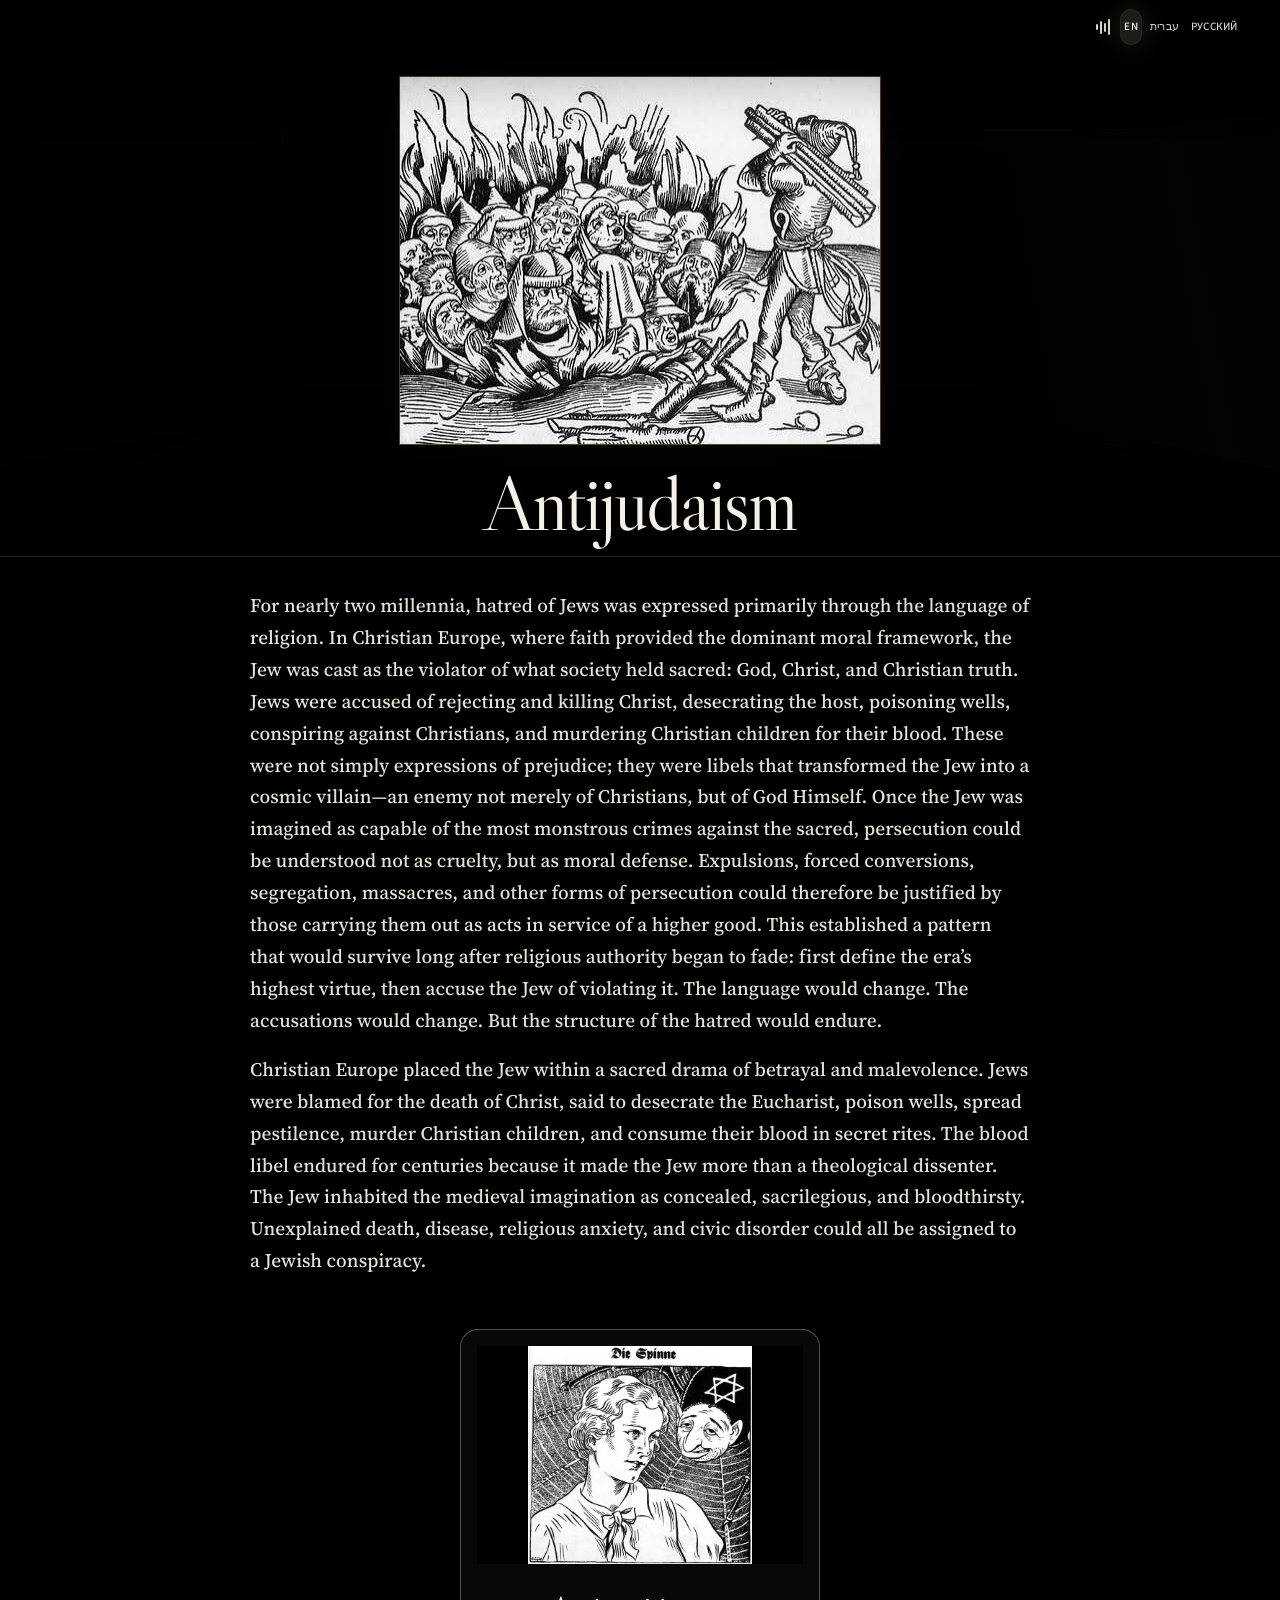
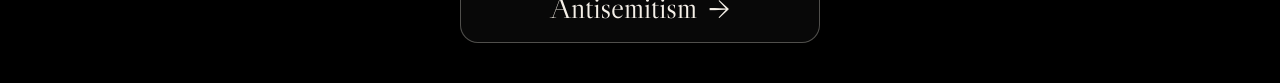
==== commit 49e5f5ba: "Restore centered next-era image pills and gallery hover effects Add centered original-image navigati" ====
--- a/antijudaism.html
+++ b/antijudaism.html
@@ -1 +1 @@
-<!doctype html><html lang="en" dir="ltr"><head><meta charset="utf-8"><meta name="viewport" content="width=device-width,initial-scale=1,viewport-fit=cover"><meta name="color-scheme" content="dark"><meta name="theme-color" content="#000000"><link rel="preconnect" href="https://fonts.googleapis.com"><link rel="preconnect" href="https://fonts.gstatic.com" crossorigin><link href="https://fonts.googleapis.com/css2?family=Libre+Caslon+Display&family=Source+Serif+4:opsz,wght@8..60,400;8..60,500;8..60,600&family=Source+Sans+3:opsz,wght@8..60,300;8..60,400;8..60,500;8..60,600;8..60,700&display=swap" rel="stylesheet"><link rel="stylesheet" href="public-exhibition.css?v=20261008v23"><link rel="stylesheet" href="site-hotfix-v17.css?v=20261008v23"><title>Antijudaism</title><link rel="stylesheet" href="site-finish-v30.css?v=20261008v31"></head><body data-page="antijudaism"><script src="public-exhibition.js?v=20261008v31"></script><script src="site-hotfix-v17.js?v=20261008v23"></script></body></html>
+<!doctype html><html lang="en" dir="ltr"><head><meta charset="utf-8"><meta name="viewport" content="width=device-width,initial-scale=1,viewport-fit=cover"><meta name="color-scheme" content="dark"><meta name="theme-color" content="#000000"><link rel="preconnect" href="https://fonts.googleapis.com"><link rel="preconnect" href="https://fonts.gstatic.com" crossorigin><link href="https://fonts.googleapis.com/css2?family=Libre+Caslon+Display&family=Source+Serif+4:opsz,wght@8..60,400;8..60,500;8..60,600&family=Source+Sans+3:opsz,wght@8..60,300;8..60,400;8..60,500;8..60,600;8..60,700&display=swap" rel="stylesheet"><link rel="stylesheet" href="public-exhibition.css?v=20261008v23"><link rel="stylesheet" href="site-hotfix-v17.css?v=20261008v23"><title>Antijudaism</title><link rel="stylesheet" href="site-finish-v30.css?v=20261008v32"></head><body data-page="antijudaism"><script src="public-exhibition.js?v=20261008v32"></script><script src="site-hotfix-v17.js?v=20261008v23"></script></body></html>
--- a/site-finish-v30.css
+++ b/site-finish-v30.css
@@ -177,3 +177,44 @@
   .home-hero,.home-body,.era-intro,.streams,.libel-intro,.genealogy { padding-inline:1rem!important; }
 }
 @media(prefers-reduced-motion:reduce) { .home-pill,.film-toggle { transition:none!important; } }
+
+/* Gentle motion belongs to the display layer; the archival files stay intact. */
+.era-bottom-nav { width:min(calc(100% - 2.4rem),var(--finish-column));margin:1rem auto 2.5rem;display:flex;justify-content:center; }
+.era-next-link { display:inline-flex;align-items:center;gap:1rem;min-height:48px;padding:.8rem 1.2rem;border:1px solid rgba(245,240,232,.3);border-radius:999px;text-decoration:none;font:400 clamp(1.5rem,2.5vw,2rem)/1.15 var(--serif); }
+.era-next-link.home-pill { width:min(100%,360px);padding:0;gap:0; }
+.era-next-link.home-pill .era-next-label { display:flex!important;align-items:center;justify-content:center;gap:.75rem; }
+.era-next-link.home-pill .pill-img { height:250px!important; }
+.era-next-arrow { transition:transform .35s ease; }
+[dir="rtl"] .era-next-arrow { transform:rotate(180deg); }
+.home-hero-copy { pointer-events:auto!important; }
+body :is(h1,h2,h3) { transition:color .4s ease,text-shadow .4s ease!important; }
+body :is(h1,h2,h3):hover { color:#fff!important;text-shadow:0 0 22px rgba(255,255,255,.24)!important; }
+body :is(a,button) { transition:transform .35s ease,color .35s ease,border-color .35s ease,background-color .35s ease,box-shadow .35s ease,text-shadow .35s ease!important; }
+body :is(a,button):is(:hover,:focus-visible) { color:#fff!important;border-color:rgba(245,240,232,.7)!important;box-shadow:0 0 24px rgba(245,240,232,.13)!important;text-shadow:0 0 14px rgba(255,255,255,.25)!important; }
+body .site-controls :is(a,button):is(:hover,:focus-visible) { color:#fff!important;box-shadow:0 0 24px rgba(245,240,232,.13)!important;text-shadow:0 0 14px rgba(255,255,255,.25)!important; }
+body :is(.audio-toggle,.lang-controls button,.controls-nav button,.controls-nav a,.cta,.room-pill,.statement-link,.libel-links a,.home-pill,.era-next-link):is(:hover,:focus-visible) { transform:translateY(-2px)!important;background-color:rgba(245,240,232,.07)!important; }
+body :is(a,button):focus-visible { outline:2px solid #eee!important;outline-offset:4px!important; }
+.era-next-link:hover .era-next-arrow { transform:translateX(4px); }
+[dir="rtl"] .era-next-link:hover .era-next-arrow { transform:rotate(180deg) translateX(4px); }
+body :is(.era-frame-inner,.artifact-frame,.museum-frame,.home-pill .pill-img) {
+  position:relative;transform-origin:center;overflow:visible!important;
+  animation:archival-display-drift 18s ease-in-out infinite alternate!important;
+  transition:filter .7s ease,box-shadow .7s ease!important;
+}
+body :is(.era-frame-inner,.artifact-frame,.museum-frame,.home-pill .pill-img):hover,
+body .home-pill:focus-visible .pill-img {
+  animation-play-state:paused!important;filter:brightness(1.045)!important;
+  box-shadow:0 0 35px rgba(245,240,232,.12)!important;
+}
+body :is(.era-frame-inner,.artifact-frame,.museum-frame,.pill-img) img {
+  transform:none!important;filter:none!important;animation:none!important;
+}
+@keyframes archival-display-drift { from { transform:scale(1); } to { transform:scale(1.018); } }
+@media(hover:hover) and (pointer:fine) {
+  body .home-pill:hover .pill-img { animation-play-state:paused!important;filter:brightness(1.045)!important; }
+}
+@media(prefers-reduced-motion:reduce) {
+  body :is(.era-frame-inner,.artifact-frame,.museum-frame,.home-pill .pill-img) { animation:none!important;transform:none!important; }
+  body :is(a,button,h1,h2,h3,.era-next-arrow) { transition:none!important; }
+  body :is(.audio-toggle,.lang-controls button,.controls-nav button,.controls-nav a,.cta,.room-pill,.statement-link,.libel-links a,.home-pill,.era-next-link):is(:hover,:focus-visible) { transform:none!important; }
+}
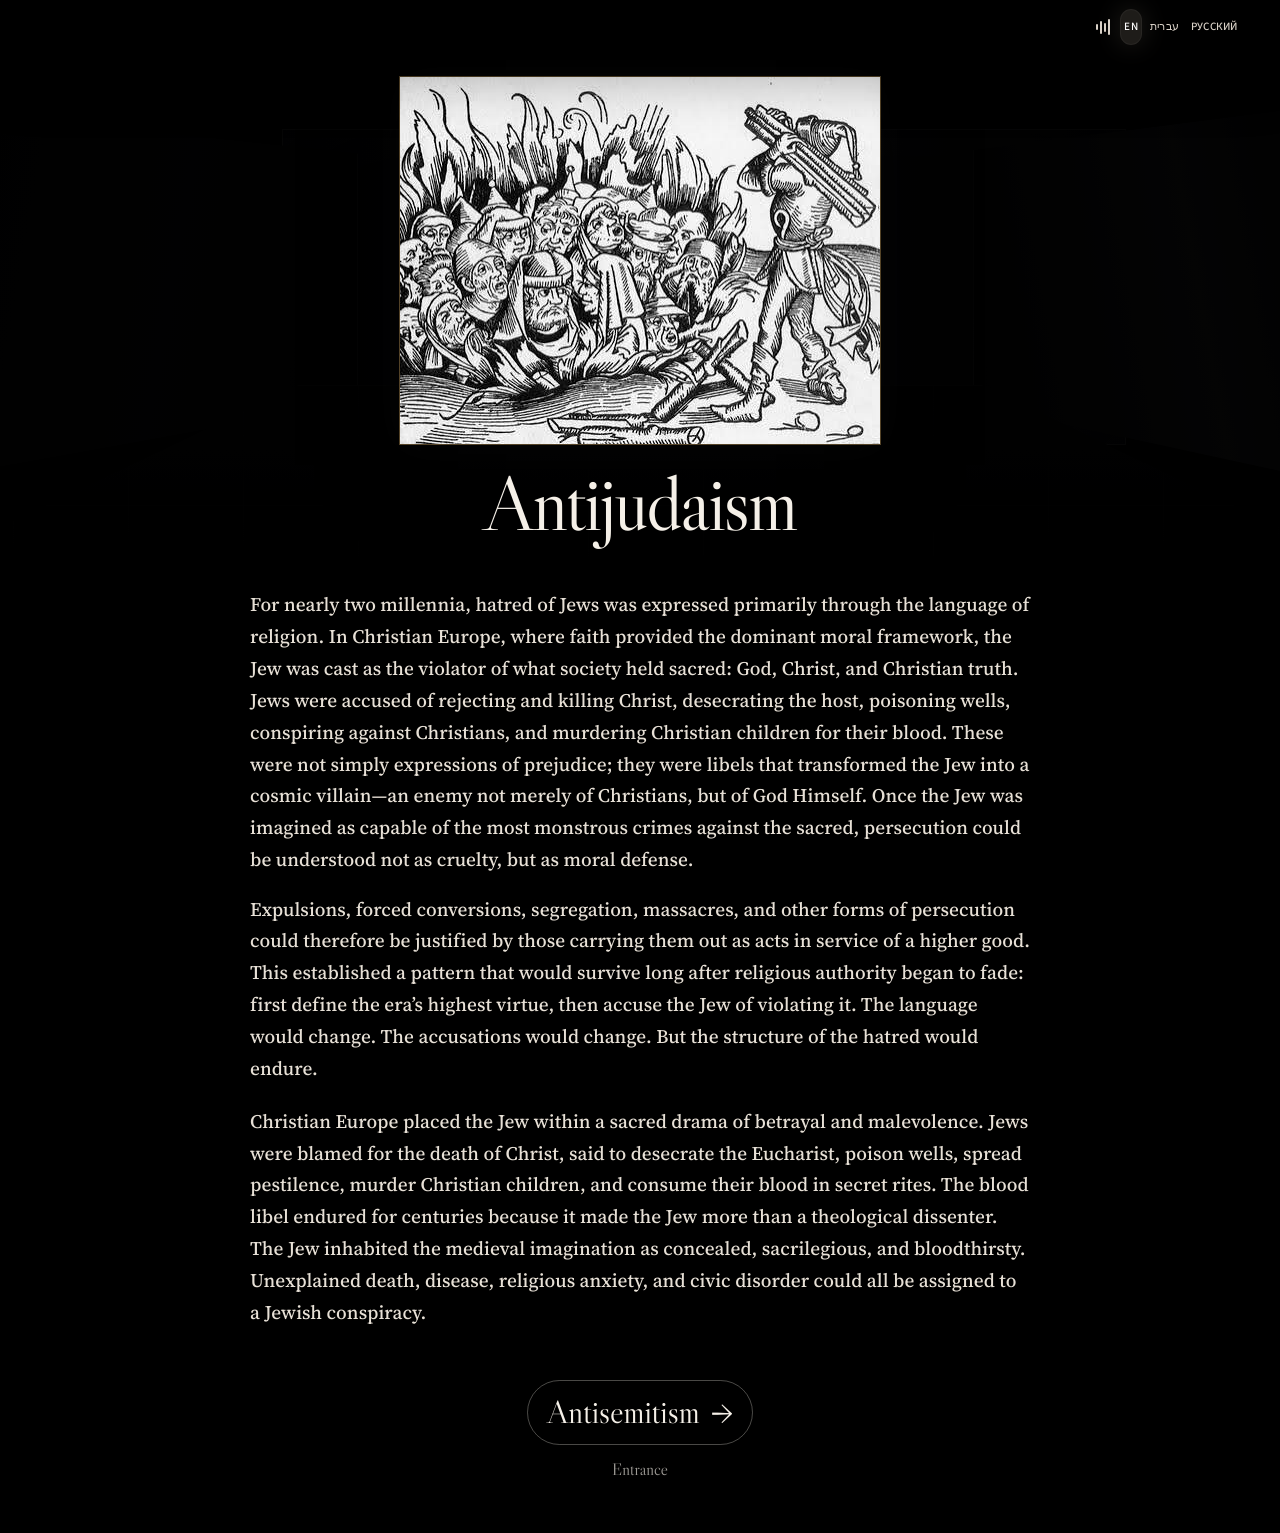
==== commit 70e58eb9: "Publish reviewed navigation pills and expandable genealogy Use text-only homepage and next-era pills" ====
--- a/antijudaism.html
+++ b/antijudaism.html
@@ -1 +1 @@
-<!doctype html><html lang="en" dir="ltr"><head><meta charset="utf-8"><meta name="viewport" content="width=device-width,initial-scale=1,viewport-fit=cover"><meta name="color-scheme" content="dark"><meta name="theme-color" content="#000000"><link rel="preconnect" href="https://fonts.googleapis.com"><link rel="preconnect" href="https://fonts.gstatic.com" crossorigin><link href="https://fonts.googleapis.com/css2?family=Libre+Caslon+Display&family=Source+Serif+4:opsz,wght@8..60,400;8..60,500;8..60,600&family=Source+Sans+3:opsz,wght@8..60,300;8..60,400;8..60,500;8..60,600;8..60,700&display=swap" rel="stylesheet"><link rel="stylesheet" href="public-exhibition.css?v=20261008v23"><link rel="stylesheet" href="site-hotfix-v17.css?v=20261008v23"><title>Antijudaism</title><link rel="stylesheet" href="site-finish-v30.css?v=20261008v32"></head><body data-page="antijudaism"><script src="public-exhibition.js?v=20261008v32"></script><script src="site-hotfix-v17.js?v=20261008v23"></script></body></html>
+<!doctype html><html lang="en" dir="ltr"><head><meta charset="utf-8"><meta name="viewport" content="width=device-width,initial-scale=1,viewport-fit=cover"><meta name="color-scheme" content="dark"><meta name="theme-color" content="#000000"><link rel="preconnect" href="https://fonts.googleapis.com"><link rel="preconnect" href="https://fonts.gstatic.com" crossorigin><link href="https://fonts.googleapis.com/css2?family=Libre+Caslon+Display&family=Source+Serif+4:opsz,wght@8..60,400;8..60,500;8..60,600&family=Source+Sans+3:opsz,wght@8..60,300;8..60,400;8..60,500;8..60,600;8..60,700&display=swap" rel="stylesheet"><link rel="stylesheet" href="public-exhibition.css?v=20261008v23"><link rel="stylesheet" href="site-hotfix-v17.css?v=20261008v23"><title>Antijudaism</title><link rel="stylesheet" href="site-finish-v30.css?v=20261009v33"></head><body data-page="antijudaism"><script src="public-exhibition.js?v=20261009v33"></script><script src="site-hotfix-v17.js?v=20261008v23"></script></body></html>
--- a/site-finish-v30.css
+++ b/site-finish-v30.css
@@ -37,7 +37,7 @@
 .home-gallery-room :is(.room-ceiling,.room-back,.room-left,.room-right,.room-floor) { display:block!important; }
 .home-hero,body[data-page="home"] .home-hero {
   display:block!important;min-height:0!important;position:relative!important;isolation:isolate;
-  padding:1.6rem 1.2rem 1rem!important;overflow:visible!important;background:#000!important;
+  padding:1.6rem 1.2rem 1rem!important;overflow:clip!important;background:#000!important;
 }
 .home-hero-copy { width:min(100%,var(--finish-column))!important;max-width:none!important;margin-inline:auto!important;padding:0!important;position:relative!important;z-index:2; }
 .home-hero h1 { font-size:clamp(3.2rem,5.4vw,5.6rem)!important;line-height:.98!important;max-width:none!important;text-shadow:none!important; }
@@ -51,6 +51,9 @@
 .era-stage { display:contents!important; }
 .era-room { display:block!important;position:absolute!important;inset:0!important;overflow:hidden!important;opacity:.22;pointer-events:none; }
 .era-hero::before { display:none!important; }
+.era-hero,.home-hero,.libel-page-heading,.libel-page-heading h1 { border-bottom:0!important; }
+.timeline::before,.timeline-entry::before { display:none!important; }
+.timeline { padding-inline-start:0!important; }
 .era-hero-title { order:2!important;width:min(100%,var(--finish-column))!important;max-width:none!important;align-self:auto!important;margin:0 auto!important;padding:0!important;text-align:center!important; }
 .era-hero h1 { font-size:clamp(3.1rem,6vw,5.5rem)!important;line-height:1.05!important;overflow-wrap:anywhere!important;white-space:normal!important;text-shadow:none!important; }
 .era-frame {
@@ -111,14 +114,23 @@
 .stream-grid { grid-template-columns:1fr!important;border:0!important;background:none!important;gap:1.4rem!important;margin-top:1.4rem!important; }
 .stream-grid p { padding:0!important;background:none!important; }
 .genealogy-intro { margin-bottom:2rem!important; }
-.timeline-entry { margin-bottom:2.5rem!important; }
+.timeline-entry { margin-bottom:.65rem!important;padding:.85rem 1rem;background:#080808;border-radius:12px; }
+.timeline-entry summary { display:flex;align-items:center;justify-content:space-between;gap:1rem;cursor:pointer;list-style:none; }
+.timeline-entry summary::-webkit-details-marker { display:none; }
+.timeline-entry summary::marker { content:""; }
+.timeline-entry summary h3 { margin:0!important;font-size:clamp(1.3rem,2vw,1.8rem)!important;line-height:1.2!important; }
+.timeline-entry summary::after { content:"+";flex:0 0 auto;font:400 1.5rem/1 var(--serif);color:var(--muted); }
+.timeline-entry[open] summary::after { content:"−"; }
+.timeline-entry summary:focus-visible { outline:2px solid #eee;outline-offset:5px;border-radius:4px; }
+.timeline-entry-copy { padding-top:1.2rem; }
+.timeline-entry-copy p:last-child { margin-bottom:0!important; }
 .home-era-pills { padding:1.5rem 1.2rem 2.5rem!important;background:#000!important; }
-.home-pill-grid { width:min(100%,1160px);margin:auto;display:grid!important;grid-template-columns:repeat(3,minmax(0,1fr))!important;gap:1.2rem!important; }
-.home-pill { display:grid!important;grid-template-rows:auto auto!important;min-height:0!important;overflow:visible!important;border-radius:18px!important;background:#080808!important;min-width:0!important;transform:none!important; }
+.home-pill-grid { width:min(100%,780px);margin:auto;display:grid!important;grid-template-columns:repeat(3,minmax(0,1fr))!important;gap:.75rem!important; }
+.home-pill { display:flex!important;align-items:center!important;justify-content:center!important;min-height:52px!important;padding:.8rem 1rem!important;overflow:visible!important;border-radius:999px!important;background:none!important;min-width:0!important;transform:none!important;box-shadow:none!important; }
 .home-pill::before,.home-pill::after { display:none!important; }
 .home-pill .pill-img { position:static!important;display:block!important;width:100%!important;height:clamp(190px,22vw,300px)!important;padding:1rem!important; }
 .home-pill .pill-img img { width:100%!important;height:100%!important;object-fit:contain!important;object-position:center!important;filter:none!important;transform:none!important;animation:none!important; }
-.home-pill>span:last-child { position:static!important;display:block!important;text-align:center!important;padding:.75rem .5rem 1.05rem!important;font-size:clamp(1.6rem,2.4vw,2.3rem)!important;line-height:1.1!important;background:none!important;text-shadow:none!important; }
+.home-pill>span:last-child { position:static!important;display:block!important;text-align:center!important;padding:0!important;font-size:clamp(1.5rem,2.5vw,2rem)!important;line-height:1.15!important;background:none!important;text-shadow:none!important; }
 .artifact-frame img,.museum-frame img.gallery-image { object-fit:contain!important;filter:none!important;transform:none!important;animation:none!important; }
 .artifact,.stream-grid p,.timeline-entry,.prose p,.home-pill { opacity:1!important;transform:none!important; }
 .controls-nav {
@@ -169,7 +181,7 @@
   .site-header,.site-header[dir],body[data-page="home"] .site-header,[dir="rtl"] .site-header { grid-template-columns:1fr!important; }
   .site-header .site-controls,[dir="rtl"] .site-header .site-controls { grid-column:1!important;grid-row:1!important;justify-content:flex-end!important; }
   .era-nav { grid-column:1!important;grid-row:2!important;justify-content:center!important;flex-wrap:wrap!important;gap:.85rem!important; }
-  .home-pill-grid { grid-template-columns:1fr!important;max-width:480px; }
+  .home-pill-grid { grid-template-columns:1fr!important;max-width:360px; }
   .home-pill .pill-img { height:280px!important; }
   .era-hero h1 { font-size:clamp(2.65rem,12vw,4rem)!important; }
   .home-hero h1 { font-size:clamp(2.75rem,12.8vw,4.55rem)!important; }
@@ -179,10 +191,11 @@
 @media(prefers-reduced-motion:reduce) { .home-pill,.film-toggle { transition:none!important; } }
 
 /* Gentle motion belongs to the display layer; the archival files stay intact. */
-.era-bottom-nav { width:min(calc(100% - 2.4rem),var(--finish-column));margin:1rem auto 2.5rem;display:flex;justify-content:center; }
+.era-bottom-nav { width:min(calc(100% - 2.4rem),var(--finish-column));margin:1rem auto 2.5rem;display:flex;justify-content:center;flex-direction:column;align-items:center;gap:.25rem; }
+.era-entrance-link { display:inline-flex;align-items:center;justify-content:center;min-height:44px;padding:.25rem .65rem;color:rgba(245,240,232,.65);text-decoration:none;font:400 1.05rem/1.3 var(--serif); }
 .era-next-link { display:inline-flex;align-items:center;gap:1rem;min-height:48px;padding:.8rem 1.2rem;border:1px solid rgba(245,240,232,.3);border-radius:999px;text-decoration:none;font:400 clamp(1.5rem,2.5vw,2rem)/1.15 var(--serif); }
 .era-next-link.home-pill { width:min(100%,360px);padding:0;gap:0; }
-.era-next-link.home-pill .era-next-label { display:flex!important;align-items:center;justify-content:center;gap:.75rem; }
+.era-next-link .era-next-label { display:flex!important;align-items:center;justify-content:center;gap:.75rem; }
 .era-next-link.home-pill .pill-img { height:250px!important; }
 .era-next-arrow { transition:transform .35s ease; }
 [dir="rtl"] .era-next-arrow { transform:rotate(180deg); }
